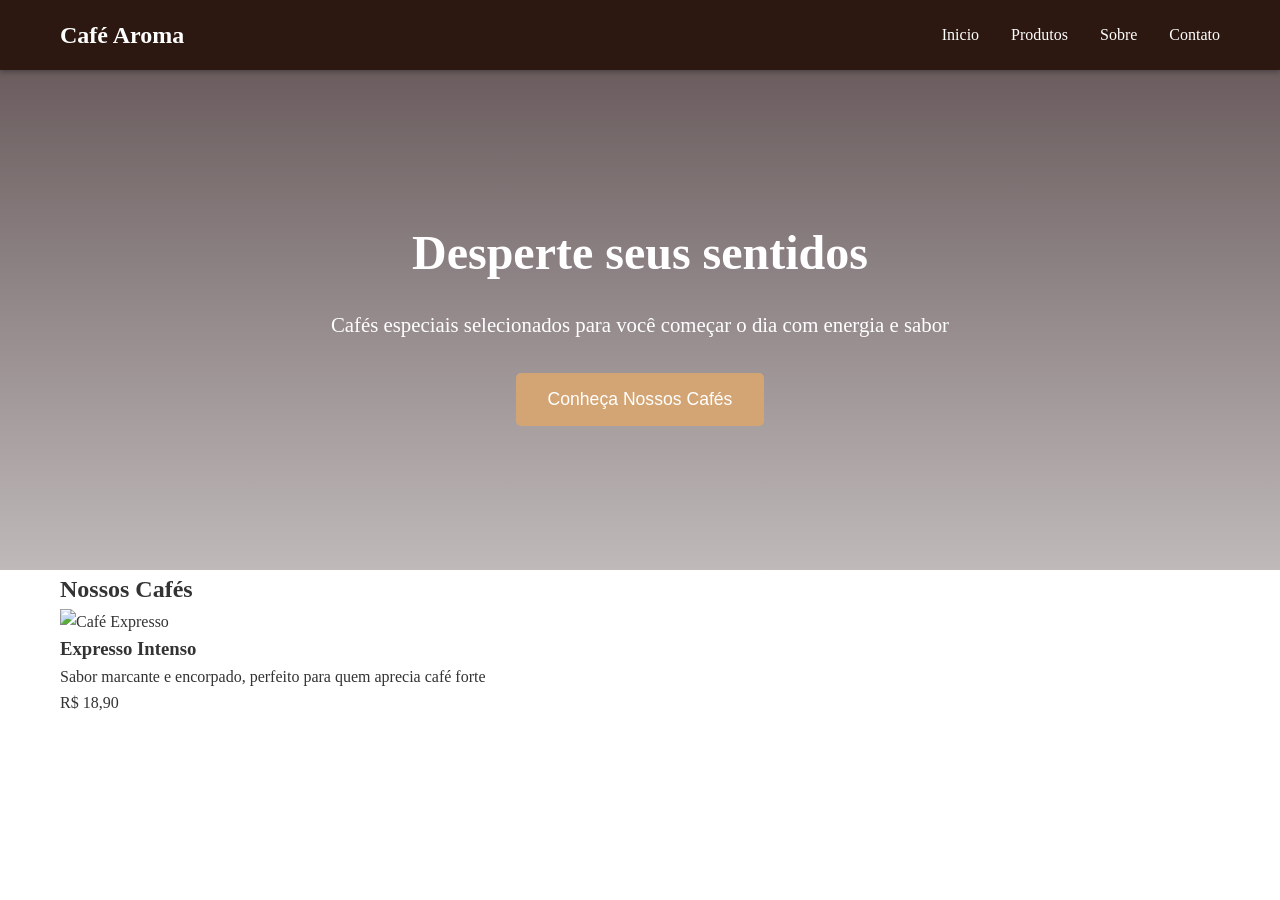
==== aula-06-landing-page/index.html @ e866aeab "Aula 06 - Landing Page Café" ====
<!DOCTYPE html>
<html lang="pt-br">
<head>
    <meta charset="UTF-8">
    <meta name="viewport" content="width=device-width, initial-scale=1.0">
    <title>Café Aroma - Os Melhores Cafés Especiais</title>

    <link rel="stylesheet" href="styles.css">

</head>
<body>
    <!-- Header -->
     <header class="header">
        <div class="container">
            <!-- Navbar -->
            <div class="nav">
                <!-- Logo -->
                <div class="logo">Café Aroma</div>
                <!-- Menu -->
                <nav class="menu">
                    <a href="#inicio">Inicio</a>
                    <a href="#produtos">Produtos</a>
                    <a href="#sobre">Sobre</a>
                    <a href="#contato">Contato</a>
                </nav>
            </div>
        </div>
     </header>

     <main>
        <!-- HERO SECTION -->
         <section class="hero">
            <div class="hero-content">
                <h1>Desperte seus sentidos</h1>
                <p>Cafés especiais selecionados para você começar o dia com energia e sabor</p>
                <!-- Botão CTA -->
                 <button class="btn-primary">
                    Conheça Nossos Cafés
                 </button>
            </div>
         </section>
         <!-- SEÇÃO DE PRODUTOS -->
         <section class="produtos" id="produtos">
            <div class="container">
                <h2 class="section-title">Nossos Cafés</h2>
                <div class="cards">
                    <div class="card">
                        <img src="https://images.unsplash.com/photo-1559056199-641a0ac8b55e?w=400&h=300&fit=crop" alt="Café Expresso">
                        <div class="card-content">
                            <h3>Expresso Intenso</h3>
                            <p>Sabor marcante e encorpado, perfeito para quem aprecia café forte</p>
                            <span class="price">R$ 18,90</span>
                        </div>
                    </div>
                </div>
            </div>
         </section>
     </main>
</body>
</html>
---- aula-06-landing-page/styles.css ----
/* configurações globais */
* {
    margin: 0;
    padding: 0;
    box-sizing: border-box;
}
body {
    font-family: "Segoe UI";
    line-height: 1.6;
    color: #333;
}
.container {
    max-width: 1200px;
    margin: 0 auto;
    padding: 0 20px;
}
.header {
    background-color: #2c1810;
    color: white;
    padding: 1rem 0;
    position: sticky;
    top: 0;
    box-shadow: 0 2px 5px rgba(0, 0, 0, 0.3);
}
.nav {
    display: flex;
    align-items: center;
    justify-content: space-between;
}
.menu {
    gap: 2rem;
    display: flex;
}
.menu a {
    color: white;
    text-decoration: none;
    transition: 0.5s;
}
.menu a:hover {
    color: #d4a574;
}
.logo {
    font-size: 1.5rem;
    font-weight: bold;
}

/* HERO SECTION */
.hero {
    background: linear-gradient(rgba(44, 24, 26, 0.7), rgba(44, 24, 26, 0.3)), url("https://images.unsplash.com/photo-1495474472287-4d71bcdd2085?w=1200&h=600&fit=crop");
    height: 500px;
    background-size: cover;
    background-position: center;
    color: white;
    display: flex;
    align-items: center;
    justify-content: center;
    text-align: center;
}
.hero-content h1 {
    font-size: 3rem;
    margin-bottom: 1rem;
}
.hero-content p {
    font-size: 1.3rem;
    margin-bottom: 2rem;
}
.btn-primary {
    background-color: #d4a574;
    color: white;
    padding: 1rem 2rem;
    border: none;
    border-radius: 5px;
    font-size: 1.1rem;
    cursor: pointer;
    transition: background-color 0.5s;
    transform: scale 0.5s;
}
.btn-primary:hover {
    background-color: #b8935f;
    scale: 1.1;
}
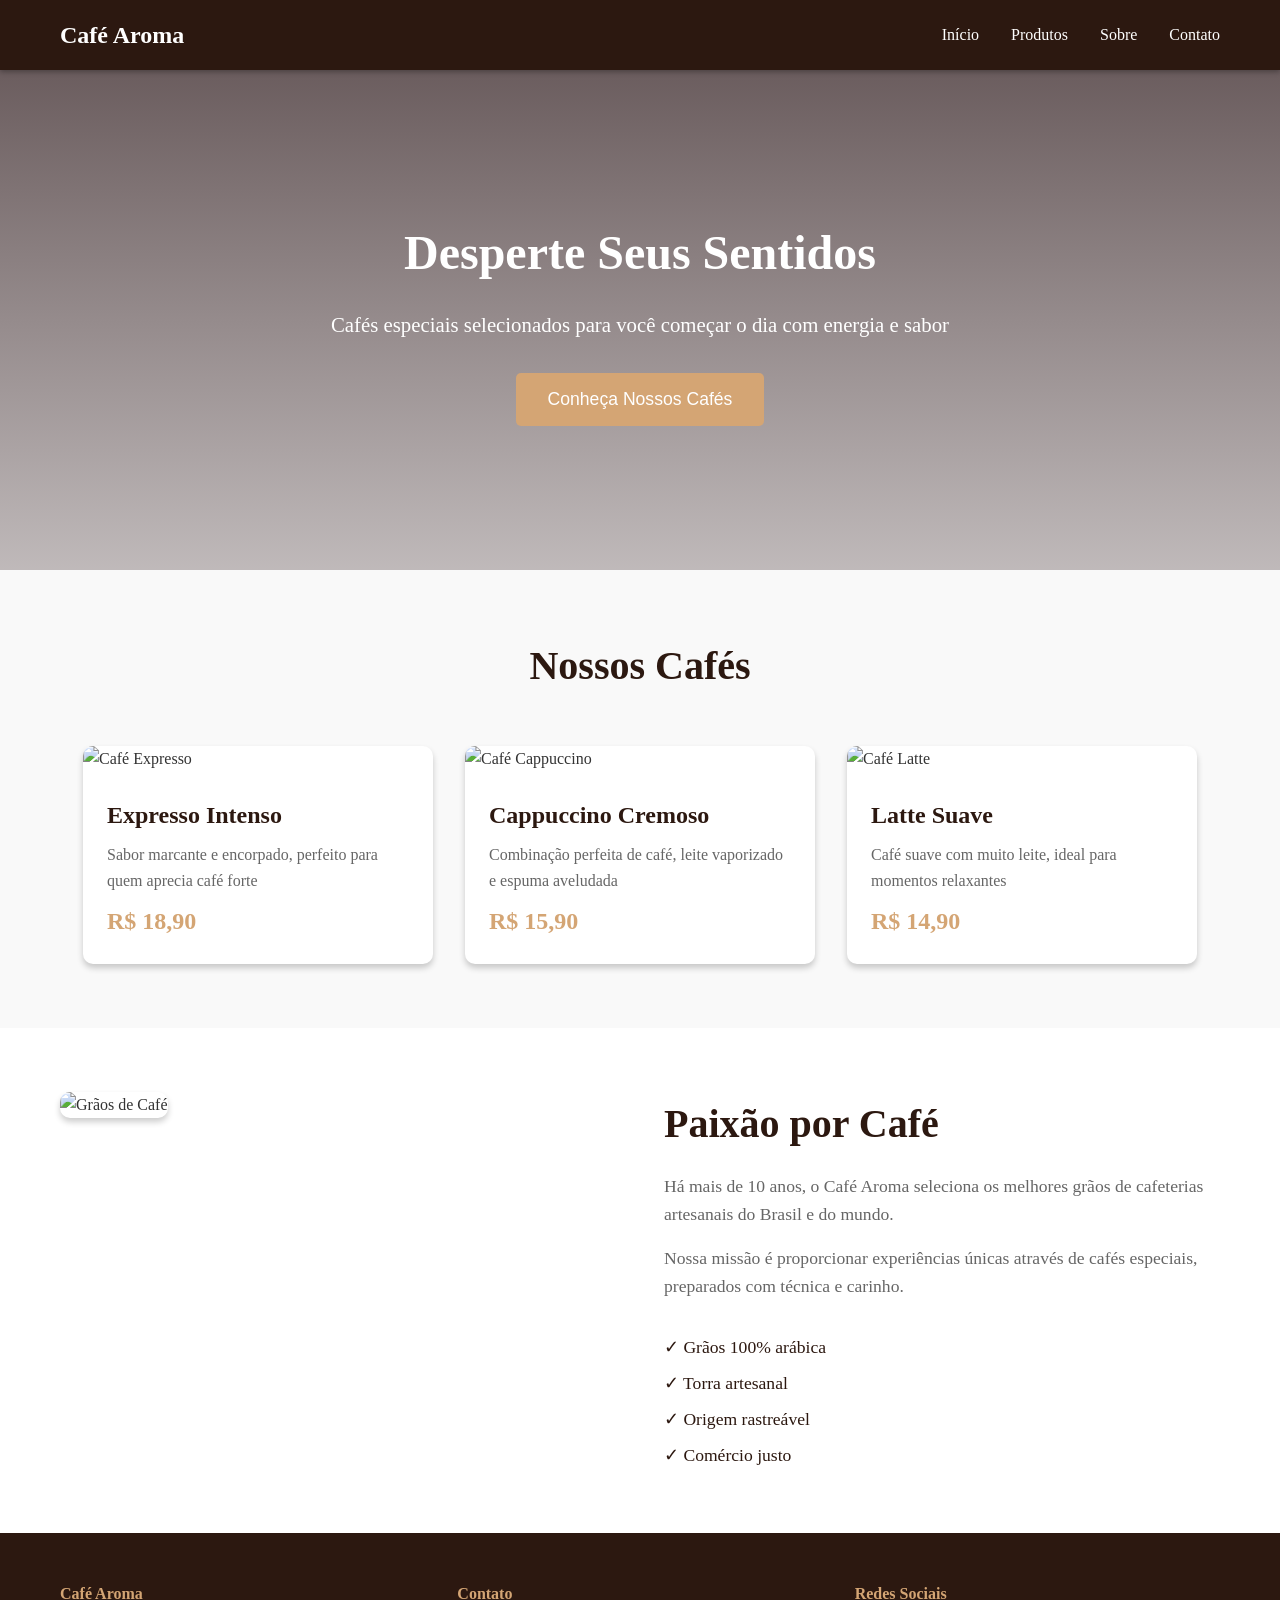
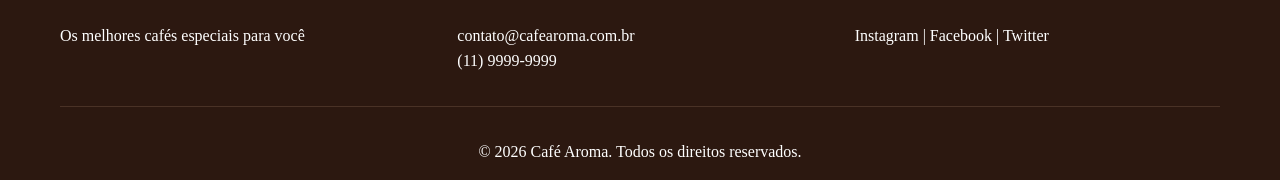
==== commit 5c4baf5f: "Landing Page" ====
--- a/aula-06-landing-page/index.html
+++ b/aula-06-landing-page/index.html
@@ -1,60 +1,116 @@
 <!DOCTYPE html>
-<html lang="pt-br">
+<html lang="pt-BR">
 <head>
     <meta charset="UTF-8">
     <meta name="viewport" content="width=device-width, initial-scale=1.0">
     <title>Café Aroma - Os Melhores Cafés Especiais</title>
-
     <link rel="stylesheet" href="styles.css">
-
 </head>
 <body>
-    <!-- Header -->
-     <header class="header">
+    <!-- Header com Flexbox -->
+    <header class="header">
         <div class="container">
-            <!-- Navbar -->
             <div class="nav">
-                <!-- Logo -->
                 <div class="logo">Café Aroma</div>
-                <!-- Menu -->
                 <nav class="menu">
-                    <a href="#inicio">Inicio</a>
+                    <a href="#home">Início</a>
                     <a href="#produtos">Produtos</a>
                     <a href="#sobre">Sobre</a>
                     <a href="#contato">Contato</a>
                 </nav>
             </div>
         </div>
-     </header>
+    </header>
 
-     <main>
-        <!-- HERO SECTION -->
-         <section class="hero">
-            <div class="hero-content">
-                <h1>Desperte seus sentidos</h1>
-                <p>Cafés especiais selecionados para você começar o dia com energia e sabor</p>
-                <!-- Botão CTA -->
-                 <button class="btn-primary">
-                    Conheça Nossos Cafés
-                 </button>
-            </div>
-         </section>
-         <!-- SEÇÃO DE PRODUTOS -->
-         <section class="produtos" id="produtos">
-            <div class="container">
-                <h2 class="section-title">Nossos Cafés</h2>
-                <div class="cards">
-                    <div class="card">
-                        <img src="https://images.unsplash.com/photo-1559056199-641a0ac8b55e?w=400&h=300&fit=crop" alt="Café Expresso">
-                        <div class="card-content">
-                            <h3>Expresso Intenso</h3>
-                            <p>Sabor marcante e encorpado, perfeito para quem aprecia café forte</p>
-                            <span class="price">R$ 18,90</span>
-                        </div>
+    <!-- Hero Section com Flexbox -->
+    <section class="hero">
+        <div class="hero-content">
+            <h1>Desperte Seus Sentidos</h1>
+            <p>Cafés especiais selecionados para você começar o dia com energia e sabor</p>
+            <button class="btn-primary">Conheça Nossos Cafés</button>
+        </div>
+    </section>
+
+    <!-- Cards de Produtos com Flexbox -->
+    <section class="produtos" id="produtos">
+        <div class="container">
+            <h2 class="section-title">Nossos Cafés</h2>
+
+            <div class="cards">
+                <div class="card">
+                    <img src="https://images.unsplash.com/photo-1559056199-641a0ac8b55e?w=400&h=300&fit=crop" alt="Café Expresso">
+                    <div class="card-content">
+                        <h3>Expresso Intenso</h3>
+                        <p>Sabor marcante e encorpado, perfeito para quem aprecia café forte</p>
+                        <span class="price">R$ 18,90</span>
+                    </div>
+                </div>
+
+                <div class="card">
+                    <img src="https://images.unsplash.com/photo-1511920170033-f8396924c348?w=400&h=300&fit=crop" alt="Café Cappuccino">
+                    <div class="card-content">
+                        <h3>Cappuccino Cremoso</h3>
+                        <p>Combinação perfeita de café, leite vaporizado e espuma aveludada</p>
+                        <span class="price">R$ 15,90</span>
+                    </div>
+                </div>
+
+                <div class="card">
+                    <img src="https://images.unsplash.com/photo-1461023058943-07fcbe16d735?w=400&h=300&fit=crop" alt="Café Latte">
+                    <div class="card-content">
+                        <h3>Latte Suave</h3>
+                        <p>Café suave com muito leite, ideal para momentos relaxantes</p>
+                        <span class="price">R$ 14,90</span>
                     </div>
                 </div>
             </div>
-         </section>
-     </main>
+        </div>
+    </section>
+
+    <!-- Seção Sobre com Flexbox -->
+    <section class="sobre" id="sobre">
+        <div class="container">
+            <div class="sobre-flex">
+                <div class="sobre-imagem">
+                    <img src="https://images.unsplash.com/photo-1442512595331-e89e73853f31?w=600&h=400&fit=crop" alt="Grãos de Café">
+                </div>
+                <div class="sobre-texto">
+                    <h2>Paixão por Café</h2>
+                    <p>Há mais de 10 anos, o Café Aroma seleciona os melhores grãos de cafeterias artesanais do Brasil e do mundo.</p>
+                    <p>Nossa missão é proporcionar experiências únicas através de cafés especiais, preparados com técnica e carinho.</p>
+                    <ul class="beneficios">
+                        <li>✓ Grãos 100% arábica</li>
+                        <li>✓ Torra artesanal</li>
+                        <li>✓ Origem rastreável</li>
+                        <li>✓ Comércio justo</li>
+                    </ul>
+                </div>
+            </div>
+        </div>
+    </section>
+
+    <!-- Footer com Flexbox -->
+    <footer class="footer">
+        <div class="container">
+            <div class="footer-content">
+                <div class="footer-section">
+                    <h4>Café Aroma</h4>
+                    <p>Os melhores cafés especiais para você</p>
+                </div>
+                <div class="footer-section">
+                    <h4>Contato</h4>
+                    <p>contato@cafearoma.com.br</p>
+                    <p>(11) 9999-9999</p>
+                </div>
+                <div class="footer-section">
+                    <h4>Redes Sociais</h4>
+                    <p>Instagram | Facebook | Twitter</p>
+                </div>
+            </div>
+            <div class="footer-bottom">
+                <p>&copy; 2026 Café Aroma. Todos os direitos reservados.</p>
+            </div>
+        </div>
+    </footer>
 </body>
-</html>+</html>
--- a/aula-06-landing-page/styles.css
+++ b/aula-06-landing-page/styles.css
@@ -21,6 +21,7 @@
     position: sticky;
     top: 0;
     box-shadow: 0 2px 5px rgba(0, 0, 0, 0.3);
+    z-index: 100;
 }
 .nav {
     display: flex;
@@ -78,4 +79,151 @@
 .btn-primary:hover {
     background-color: #b8935f;
     scale: 1.1;
+}
+
+.produtos {
+    padding: 4rem 0;
+    background-color: #f9f9f9;
+}
+
+.section-title {
+    text-align: center;
+    font-size: 2.5rem;
+    margin-bottom: 3rem;
+    color: #2c1810;
+}
+
+.cards {
+    display: flex;
+    gap: 2rem;
+    justify-content: center;
+    flex-wrap: wrap;
+}
+
+.card {
+    background-color: white;
+    border-radius: 10px;
+    overflow: hidden;
+    box-shadow: 0 4px 6px rgba(0, 0, 0, 0.2);
+    flex: 1;
+    min-width: 280px;
+    max-width: 350px;
+    transition: transform 0.3s;
+}
+
+.card:hover {
+    transform: translateY(-7px);
+    box-shadow: 0 6px 12px rgba(0, 0, 0, 0.3);
+}
+
+.card-img {
+    width: 100%;
+    height: 200px;
+    object-fit: cover;
+}
+
+.card-content {
+    padding: 1.5rem;
+    display: flex;
+    flex-direction: column;
+    gap: 0.5rem;
+}
+
+.card-content h3 {
+    color: #2c1810;
+    font-size: 1.5rem;
+}
+
+.card-content p {
+    color: #666666;
+    flex: 1;
+}
+
+.price {
+    font-size: 1.5rem;
+    color: #d4a574;
+    font-weight: bold;
+}
+
+/* SEÇÃO SOBRE A EMPRESA */
+
+.sobre {
+    padding: 4rem 0;
+}
+
+.sobre-flex {
+    display: flex;
+    gap: 3rem;
+}
+
+.sobre-imagem {
+    flex: 1;
+}
+
+.sobre-imagem img {
+    width: 100%;
+    border-radius: 10px;
+    box-shadow: 0 4px 6px rgba(0, 0, 0, 0.2);
+}
+
+.sobre-texto {
+    flex: 1;
+    display: flex;
+    flex-direction: column;
+    gap: 1rem;
+}
+
+.sobre-texto h2 {
+    font-size: 2.5rem;
+    color: #2c1810;
+}
+
+.sobre-texto p {
+    color: #666666;
+    font-size: 1.1rem;
+}
+
+.beneficios {
+    list-style: none;
+    margin-top: 1rem;
+    display: flex;
+    flex-direction: column;
+    gap: 0.5rem;
+}
+
+.beneficios li {
+    color: #2c1810;
+    font-size: 1.1rem;
+}
+
+/* RODAPÉ-FOOTER */
+
+.footer {
+    background-color: #2c1810;
+    color: white;
+    padding: 3rem 0 1rem;
+}
+
+.footer-content {
+    display: flex;
+    justify-content: space-between;
+    gap: 2rem;
+    margin-bottom: 2rem;
+    flex-wrap: wrap;
+}
+
+.footer-section {
+    flex: 1;
+    min-width: 200px;
+}
+
+.footer-section h4 {
+    margin-bottom: 1rem;
+    color: #d4a574;
+}
+
+.footer-bottom {
+    text-align: center;
+    padding-top: 2rem;
+    border-top: 1px solid #4a3226;
 }
